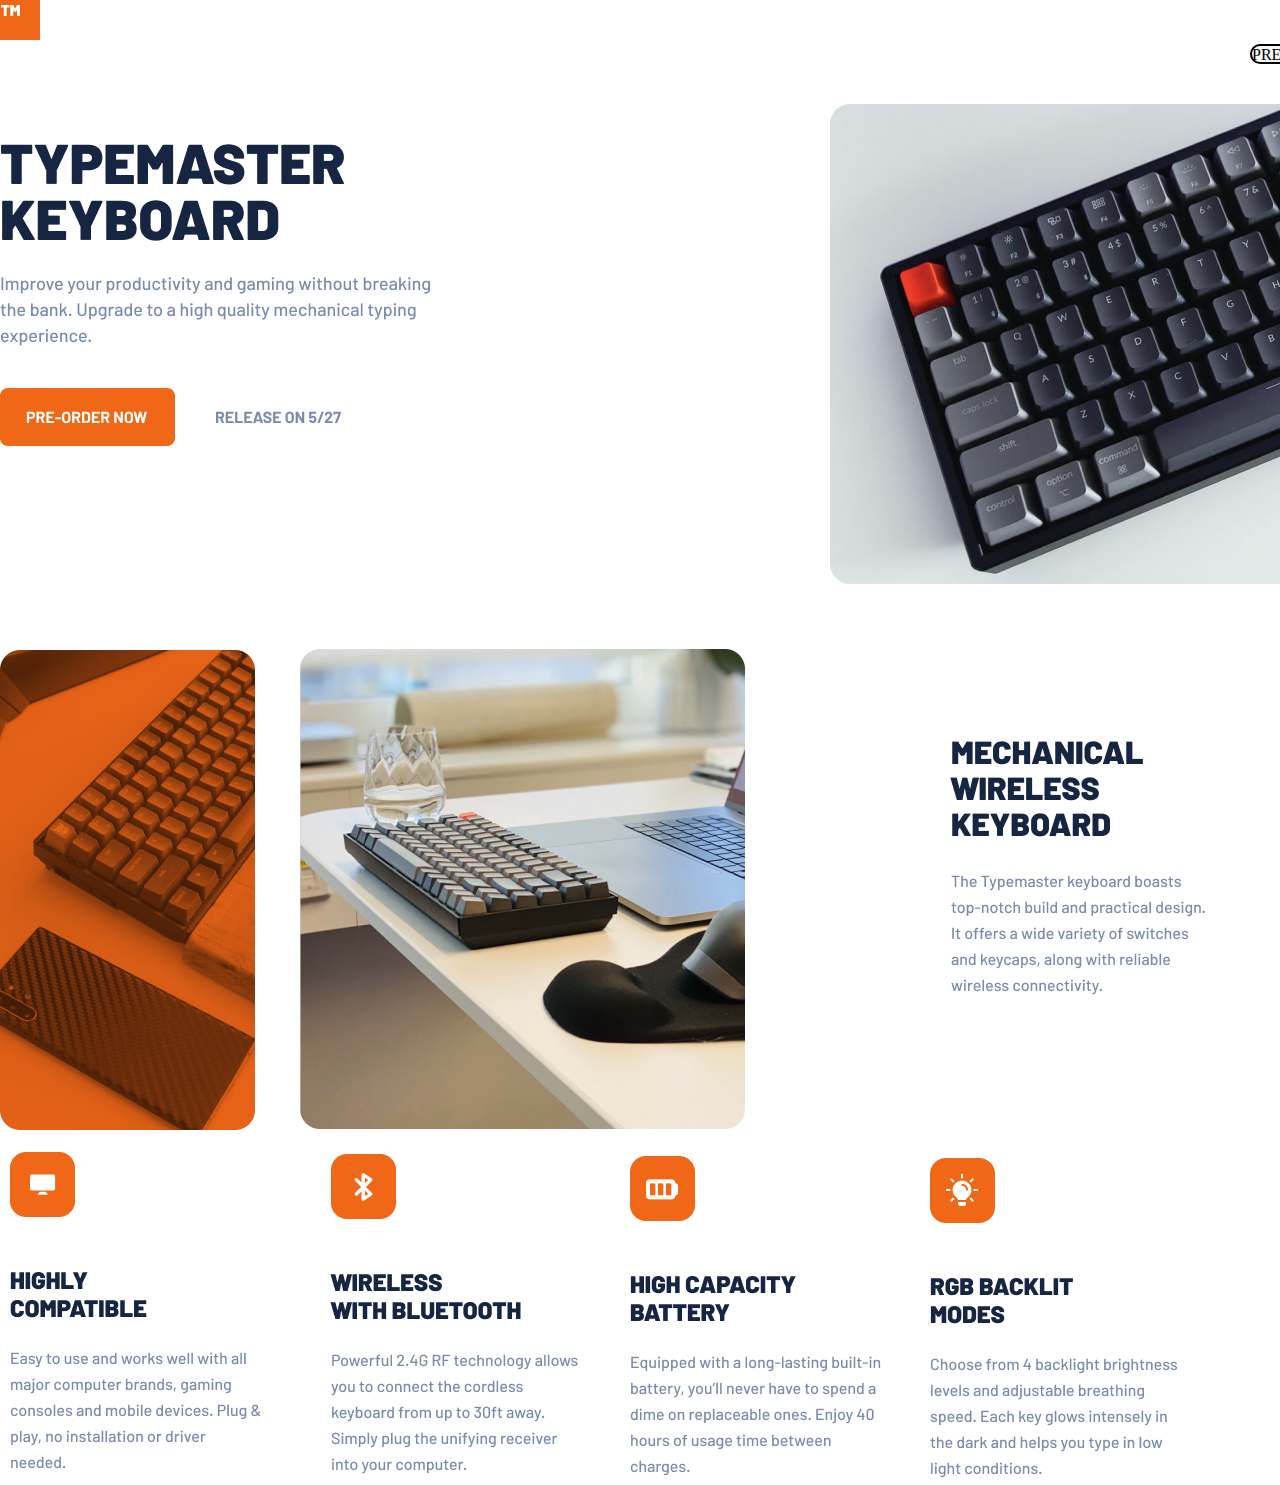
==== index.html @ 3237e2ab "Add files via upload" ====
<!DOCTYPE html>
<html lang="en">
<html>
   <head>
    <meta charset="UTF-8">
    <meta name="viewport" width="device=device-width">
    <title>Mode Design</title>
    <link rel="stylesheet" href="./main.css">
   </head>
   <body>
      <header>
        <img src="./assets/Rectangle.png">
        <div class="cont">
        <span>PRE-ORDER NOW</span>
        </div>
      </header>
      <div class="imgs">
        <img src="./assets/Group.png">
      </div>
      <div class="imgs2">
        <img src="./assets/groupfour.png">
      </div>
      <div class=imgs3>
        <img src="./assets/grouptwo.png">
      </div>
      <div class="imgs4">
        <img src="./assets/groupthree.png">
      </div>
      <div class="imgs5">
        <img src="./assets/groupsix.png">
      </div>
      <div class="imgs6">
        <img src="./assets/groupnine.png">
      </div>
      <div class="imgs7">
        <img src="./assets/groupten.png">
      </div>
      <div class="imgs8">
        <img src="./assets/groupelevem.png">
      </div>
      <div class="imgs9">
        <img src="./assets/grouptwelve.png">
      </div>
      <div class="tm">
        <img src="./assets/TM.png">
      </div>
      </div>
   </body>
</html>
---- main.css ----
*{
    margin: 0;
    padding: 0;
    box-sizing: border-box;
}

body{
    flex-wrap: wrap;
}

.cont{
    margin-left: 1250px;
    margin-bottom: -30px;
    padding-top: -60px;
    width: 140px;
    height: 20px;
    border: 2px solid rgb(0, 0, 0);
    border-radius: 24px;
    display: flex;
    background-color: rgb(247, 247, 247);
}

.imgs{
    margin-left: 830px;
    margin-top: 70px;
    width: 540px;
    height: 400px;
    
}

.imgs2{
    margin-top: -370px;
}

.imgs3{
   margin-top: 200px;
}

.imgs4{
    margin-left: 300px;
    margin-top: -485px;
}

.imgs5{
    margin-left: 950px;
    margin-top: -400px;
    width: 400px;
}

.imgs6{
    margin-top: 150px;
    margin-left: 10px
}

.imgs7{
    margin-left: 330px;
    margin-top: -325px;
}

.imgs8{
    margin-left: 630px;
    margin-top: -325px;
}

.imgs9{
    margin-left: 930px;
    margin-top: -325px;
}

.tm{
    margin-top: -1482px;
}
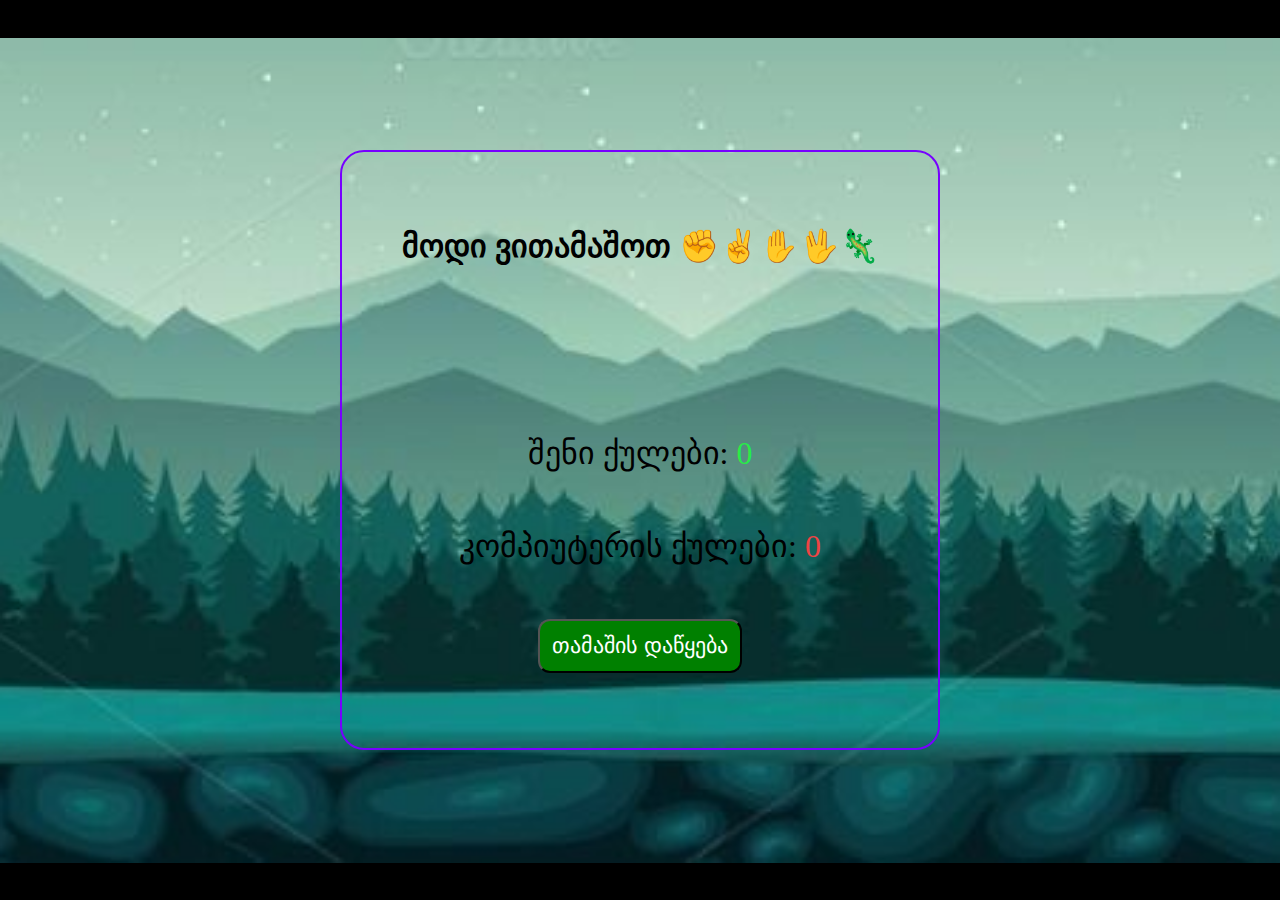
==== commit 0a47f387: "Add files via upload" ====
--- a/index.html
+++ b/index.html
@@ -1,49 +1,34 @@
 <!DOCTYPE html>
 <html lang="en">
-<html>
-   <head>
+<head>
     <meta charset="UTF-8">
-    <meta name="viewport" width="device=device-width">
-    <title>Mode Design</title>
+    <meta name="viewport" content="width=device-width, initial-scale=1.0">
+    <title>Game</title>
     <link rel="stylesheet" href="./main.css">
-   </head>
-   <body>
-      <header>
-        <img src="./assets/Rectangle.png">
-        <div class="cont">
-        <span>PRE-ORDER NOW</span>
+</head>
+    <div id="container" class="cont">
+        <h1 id="rameId">მოდი ვითამაშოთ ✊✌️✋🖖🦎</h1>
+    
+        <div id="buttonsCont" class="hidden">
+            <button onclick="makeChoice(0)">✊</button>
+            <button onclick="makeChoice(1)">✌️</button>
+            <button onclick="makeChoice(2)">✋</button>
+            <button onclick="makeChoice(3)">🖖</button>
+            <button onclick="makeChoice(4)">🦎</button>
         </div>
-      </header>
-      <div class="imgs">
-        <img src="./assets/Group.png">
-      </div>
-      <div class="imgs2">
-        <img src="./assets/groupfour.png">
-      </div>
-      <div class=imgs3>
-        <img src="./assets/grouptwo.png">
-      </div>
-      <div class="imgs4">
-        <img src="./assets/groupthree.png">
-      </div>
-      <div class="imgs5">
-        <img src="./assets/groupsix.png">
-      </div>
-      <div class="imgs6">
-        <img src="./assets/groupnine.png">
-      </div>
-      <div class="imgs7">
-        <img src="./assets/groupten.png">
-      </div>
-      <div class="imgs8">
-        <img src="./assets/groupelevem.png">
-      </div>
-      <div class="imgs9">
-        <img src="./assets/grouptwelve.png">
-      </div>
-      <div class="tm">
-        <img src="./assets/TM.png">
-      </div>
-      </div>
-   </body>
-</html>
+        <div id="resultDisplay"></div>
+
+    <div class="scoreDisplay">შენი ქულები: 
+        <span id="playerScoreDisplay">0</span>
+    </div>
+
+    <div class="scoreDisplay">კომპიუტერის ქულები:
+        <span id="computerScoreDisplay">0</span>
+    </div>
+        <button id="startGame" onclick="startGame()">თამაშის დაწყება</button>
+    <button id="startAgain" class="startAgain hidden" onclick="playAgain()">თავიდან დაწყება</button>
+    </div>
+</body>
+
+<script src="./index.js"></script>
+</html>--- a/main.css
+++ b/main.css
@@ -1,72 +1,82 @@
-*{
+* {
     margin: 0;
     padding: 0;
     box-sizing: border-box;
+  }
+  
+  body {
+    width: 100vw;
+    height: 100svh;
+    background-color: rgb(0, 0, 0);
+    display: flex;
+    justify-content: center;
+    align-items: center;
+    flex-direction: column;
+    gap: 30px;
+    flex-wrap: wrap;
+    background-image: url('./img/imgimg.jpg');
+    background-position: center;
+    background-size: 1650px;
+    background-repeat: no-repeat;
+  }
+
+  
+  .cont {
+    color: rgb(0, 0, 0);
+    width: 600px;
+    height: 600px;
+    border: 2px solid rgb(119, 0, 255);
+    border-radius: 24px;
+    display: flex;
+    justify-content: center;
+    align-items: center;
+    flex-direction: column;
+    text-align: center;
+    justify-content: space-evenly;
+    padding: 20px;
+  }
+
+  .hidden {
+    display: none;
+  }
+
+  button {
+    padding: 12px 12px;
+    font-size: 22px;
+    background-color: green;
+    border-radius: 12px;
+    outline: none;
+    cursor: pointer;
+    color: white;
+  }
+  
+  button:active {
+    scale: 1.05;
+  }
+
+
+  .buttonsCont {
+    display: flex;
+    gap: 20px;
+  }
+
+  .startAgain {
+    background-color: blue;
+  }
+
+  #resultDisplay{
+    font-size: 5rem;
+    margin: 30px 0;
+  }
+
+  .scoreDisplay{
+    font-size: 2rem;
+  }
+
+  .greenText, #playerScoreDisplay{
+    color: hsl(130, 84%, 54%);
 }
 
-body{
-    flex-wrap: wrap;
-}
-
-.cont{
-    margin-left: 1250px;
-    margin-bottom: -30px;
-    padding-top: -60px;
-    width: 140px;
-    height: 20px;
-    border: 2px solid rgb(0, 0, 0);
-    border-radius: 24px;
-    display: flex;
-    background-color: rgb(247, 247, 247);
-}
-
-.imgs{
-    margin-left: 830px;
-    margin-top: 70px;
-    width: 540px;
-    height: 400px;
-    
-}
-
-.imgs2{
-    margin-top: -370px;
-}
-
-.imgs3{
-   margin-top: 200px;
-}
-
-.imgs4{
-    margin-left: 300px;
-    margin-top: -485px;
-}
-
-.imgs5{
-    margin-left: 950px;
-    margin-top: -400px;
-    width: 400px;
-}
-
-.imgs6{
-    margin-top: 150px;
-    margin-left: 10px
-}
-
-.imgs7{
-    margin-left: 330px;
-    margin-top: -325px;
-}
-
-.imgs8{
-    margin-left: 630px;
-    margin-top: -325px;
-}
-
-.imgs9{
-    margin-left: 930px;
-    margin-top: -325px;
-}
-
-.tm{
-    margin-top: -1482px;
+.redText, #computerScoreDisplay{
+    color: hsl(0, 84%, 60%);
 }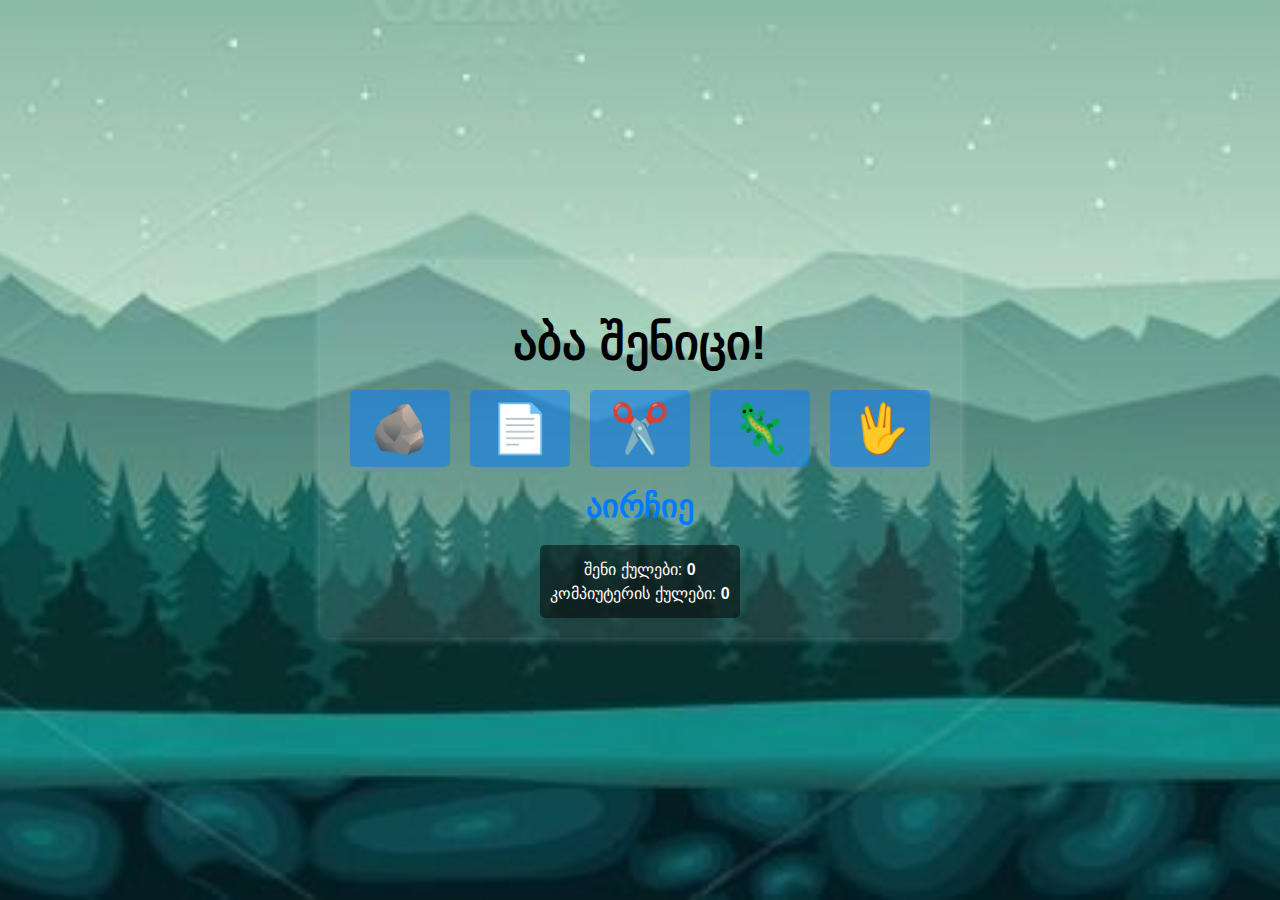
==== commit c4da9f57: "Add files via upload" ====
--- a/index.html
+++ b/index.html
@@ -3,32 +3,27 @@
 <head>
     <meta charset="UTF-8">
     <meta name="viewport" content="width=device-width, initial-scale=1.0">
-    <title>Game</title>
-    <link rel="stylesheet" href="./main.css">
+    <title>ითამაშე</title>
+    <link rel="stylesheet" href="main.css">
 </head>
-    <div id="container" class="cont">
-        <h1 id="rameId">მოდი ვითამაშოთ ✊✌️✋🖖🦎</h1>
-    
-        <div id="buttonsCont" class="hidden">
-            <button onclick="makeChoice(0)">✊</button>
-            <button onclick="makeChoice(1)">✌️</button>
-            <button onclick="makeChoice(2)">✋</button>
-            <button onclick="makeChoice(3)">🖖</button>
-            <button onclick="makeChoice(4)">🦎</button>
+<body>
+    <div class="container">
+        <div class="game">
+            <h1 class="title">აბა შენიცი!</h1>
+            <div class="choices">
+                <button class="choice" id="rock">🪨</button>
+                <button class="choice" id="paper">📄</button>
+                <button class="choice" id="scissors">✂️</button>
+                <button class="choice" id="lizard">🦎</button>
+                <button class="choice" id="spock">🖖</button>
+            </div>
+            <div id="result" class="result">აირჩიე</div>
+            <div class="scoreboard">
+                <p>შენი ქულები: <span id="playerScore">0</span></p>
+                <p>კომპიუტერის ქულები: <span id="computerScore">0</span></p>
+            </div>
         </div>
-        <div id="resultDisplay"></div>
-
-    <div class="scoreDisplay">შენი ქულები: 
-        <span id="playerScoreDisplay">0</span>
     </div>
-
-    <div class="scoreDisplay">კომპიუტერის ქულები:
-        <span id="computerScoreDisplay">0</span>
-    </div>
-        <button id="startGame" onclick="startGame()">თამაშის დაწყება</button>
-    <button id="startAgain" class="startAgain hidden" onclick="playAgain()">თავიდან დაწყება</button>
-    </div>
+    <script src="index.js"></script>
 </body>
-
-<script src="./index.js"></script>
 </html>--- a/main.css
+++ b/main.css
@@ -1,82 +1,74 @@
-* {
-    margin: 0;
-    padding: 0;
-    box-sizing: border-box;
-  }
-  
-  body {
-    width: 100vw;
-    height: 100svh;
-    background-color: rgb(0, 0, 0);
-    display: flex;
-    justify-content: center;
-    align-items: center;
-    flex-direction: column;
-    gap: 30px;
-    flex-wrap: wrap;
-    background-image: url('./img/imgimg.jpg');
-    background-position: center;
-    background-size: 1650px;
-    background-repeat: no-repeat;
-  }
-
-  
-  .cont {
-    color: rgb(0, 0, 0);
-    width: 600px;
-    height: 600px;
-    border: 2px solid rgb(119, 0, 255);
-    border-radius: 24px;
-    display: flex;
-    justify-content: center;
-    align-items: center;
-    flex-direction: column;
-    text-align: center;
-    justify-content: space-evenly;
-    padding: 20px;
-  }
-
-  .hidden {
-    display: none;
-  }
-
-  button {
-    padding: 12px 12px;
-    font-size: 22px;
-    background-color: green;
-    border-radius: 12px;
-    outline: none;
-    cursor: pointer;
-    color: white;
-  }
-  
-  button:active {
-    scale: 1.05;
-  }
-
-
-  .buttonsCont {
-    display: flex;
-    gap: 20px;
-  }
-
-  .startAgain {
-    background-color: blue;
-  }
-
-  #resultDisplay{
-    font-size: 5rem;
-    margin: 30px 0;
-  }
-
-  .scoreDisplay{
-    font-size: 2rem;
-  }
-
-  .greenText, #playerScoreDisplay{
-    color: hsl(130, 84%, 54%);
+body {
+  font-family: 'Segoe UI', Tahoma, Geneva, Verdana, sans-serif;
+  margin: 0;
+  padding: 0;
+  background-image: url('img/imgimg.jpg');
+  background-size: cover;
+  background-position: center;
+  color: #fff;
 }
 
-.redText, #computerScoreDisplay{
-    color: hsl(0, 84%, 60%);
+.container {
+  display: flex;
+  justify-content: center;
+  align-items: center;
+  height: 100vh;
+}
+
+.game {
+  background-color: rgba(255, 255, 255, 0.1);
+  padding: 20px;
+  border-radius: 10px;
+  box-shadow: 0 0 10px rgba(255, 255, 255, 0.3);
+  text-align: center;
+}
+
+.title {
+  font-size: 3rem;
+  margin-bottom: 20px;
+  color: black;
+}
+
+.choices {
+  display: flex;
+  justify-content: center;
+  margin-bottom: 20px;
+}
+
+.choice {
+  padding: 10px 20px;
+  margin: 0 10px;
+  font-size: 3rem;
+  cursor: pointer;
+  border: none;
+  border-radius: 5px;
+  transition: background-color 0.3s ease;
+  background-color: rgba(0, 123, 255, 0.5);
+  color: #fff;
+}
+
+.choice:hover {
+  background-color: rgba(0, 123, 255, 0.8);
+}
+
+.result {
+  font-size: 2rem;
+  font-weight: bold;
+  color: #007bff;
+  margin-bottom: 20px;
+}
+
+.scoreboard {
+  background-color: rgba(0, 0, 0, 0.5);
+  border-radius: 5px;
+  padding: 10px;
+  display: inline-block;
+}
+
+.scoreboard p {
+  margin: 5px 0;
+}
+
+.scoreboard p span {
+  font-weight: bold;
 }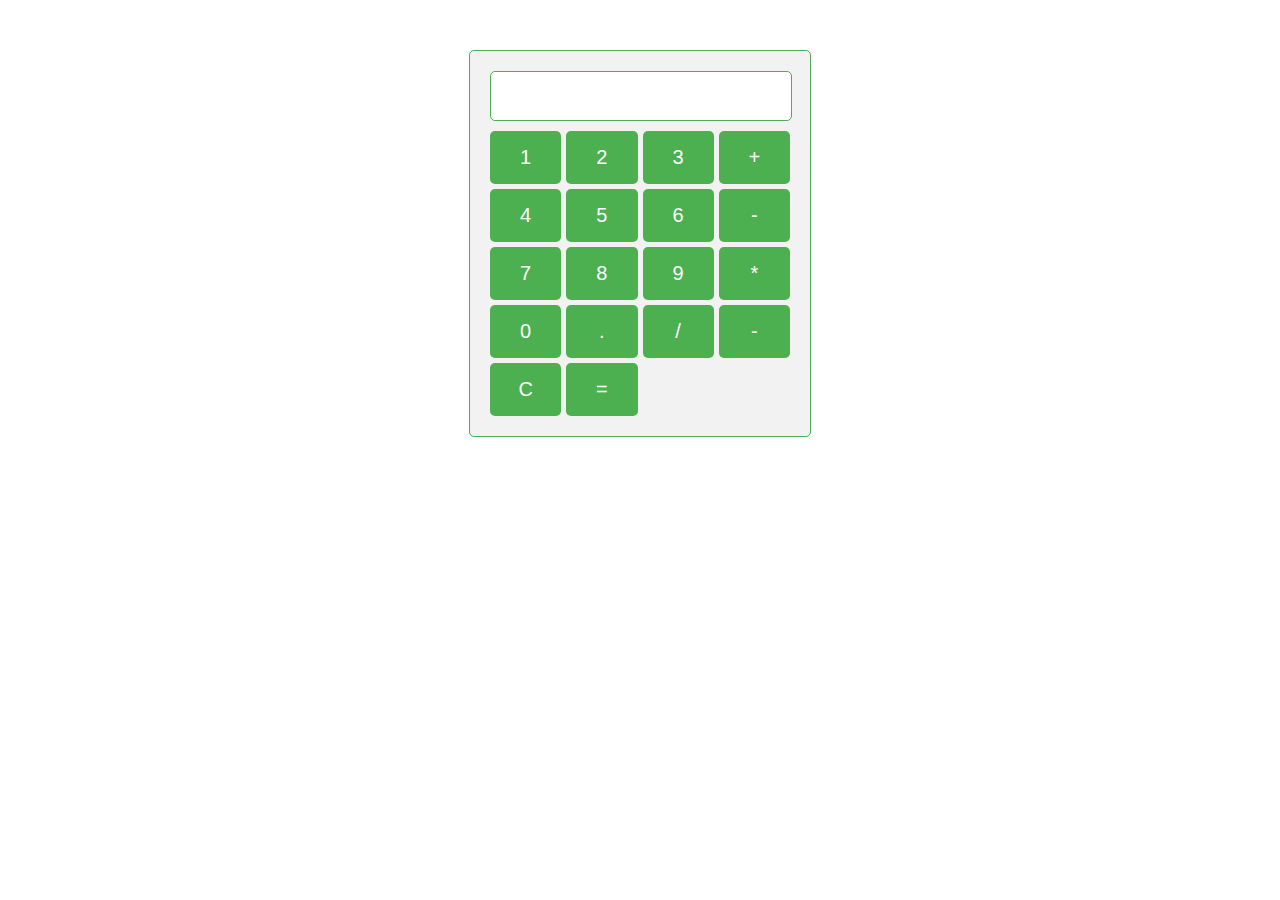
==== commit ee757c2c: "Add files via upload" ====
--- a/index.html
+++ b/index.html
@@ -1,29 +1,35 @@
 <!DOCTYPE html>
 <html lang="en">
 <head>
-    <meta charset="UTF-8">
-    <meta name="viewport" content="width=device-width, initial-scale=1.0">
-    <title>ითამაშე</title>
-    <link rel="stylesheet" href="main.css">
+  <meta charset="UTF-8">
+  <meta name="viewport" content="width=device-width, initial-scale=1.0">
+  <title>Calculator</title>
+  <link rel="stylesheet" href="styles.css">
 </head>
 <body>
-    <div class="container">
-        <div class="game">
-            <h1 class="title">აბა შენიცი!</h1>
-            <div class="choices">
-                <button class="choice" id="rock">🪨</button>
-                <button class="choice" id="paper">📄</button>
-                <button class="choice" id="scissors">✂️</button>
-                <button class="choice" id="lizard">🦎</button>
-                <button class="choice" id="spock">🖖</button>
-            </div>
-            <div id="result" class="result">აირჩიე</div>
-            <div class="scoreboard">
-                <p>შენი ქულები: <span id="playerScore">0</span></p>
-                <p>კომპიუტერის ქულები: <span id="computerScore">0</span></p>
-            </div>
-        </div>
+  <div class="calculator">
+    <input type="text" id="display" readonly>
+    <div class="buttons">
+      <button onclick="appendToDisplay('1')">1</button>
+      <button onclick="appendToDisplay('2')">2</button>
+      <button onclick="appendToDisplay('3')">3</button>
+      <button onclick="appendToDisplay('+')">+</button>
+      <button onclick="appendToDisplay('4')">4</button>
+      <button onclick="appendToDisplay('5')">5</button>
+      <button onclick="appendToDisplay('6')">6</button>
+      <button onclick="appendToDisplay('-')">-</button>
+      <button onclick="appendToDisplay('7')">7</button>
+      <button onclick="appendToDisplay('8')">8</button>
+      <button onclick="appendToDisplay('9')">9</button>
+      <button onclick="appendToDisplay('*')">*</button>
+      <button onclick="appendToDisplay('0')">0</button>
+      <button onclick="appendToDisplay('.')">.</button>
+      <button onclick="appendToDisplay('/')">/</button>
+      <button onclick="appendToDisplay('-')">-</button>
+      <button onclick="clearDisplay()">C</button>
+      <button onclick="calculate()">=</button>
     </div>
-    <script src="index.js"></script>
+  </div>
+  <script src="script.js"></script>
 </body>
 </html>--- a/styles.css
+++ b/styles.css
@@ -0,0 +1,37 @@
+.calculator {
+  width: 300px;
+  margin: 50px auto;
+  padding: 20px;
+  border: 1px solid #4CAF50;
+  border-radius: 5px;
+  background-color: #f2f2f2;
+}
+
+#display {
+  width: calc(100% - 20px);
+  margin-bottom: 10px;
+  padding: 10px;
+  font-size: 24px;
+  border: 1px solid #4CAF50;
+  border-radius: 5px;
+}
+
+.buttons {
+  display: grid;
+  grid-template-columns: repeat(4, 1fr);
+  gap: 5px;
+}
+
+button {
+  padding: 15px;
+  font-size: 20px;
+  background-color: #4CAF50;
+  color: white;
+  border: none;
+  border-radius: 5px;
+  cursor: pointer;
+}
+
+button:hover {
+  background-color: #45a049;
+}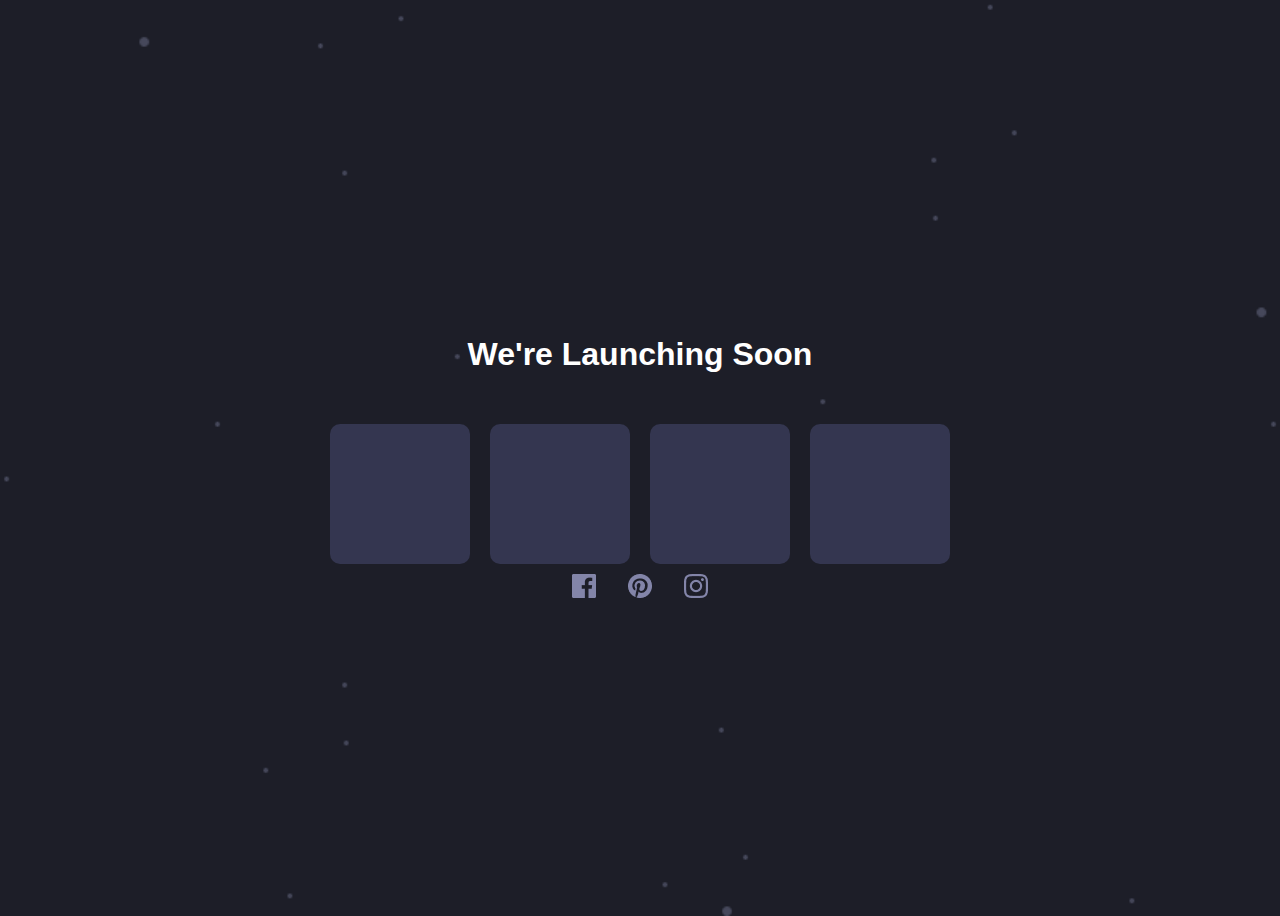
==== commit 2d01fa32: "Add files via upload" ====
--- a/index.html
+++ b/index.html
@@ -3,32 +3,22 @@
 <head>
   <meta charset="UTF-8">
   <meta name="viewport" content="width=device-width, initial-scale=1.0">
-  <title>Calculator</title>
+  <title>Launch Countdown Timer</title>
   <link rel="stylesheet" href="styles.css">
 </head>
 <body>
-  <div class="calculator">
-    <input type="text" id="display" readonly>
-    <div class="buttons">
-      <button onclick="appendToDisplay('1')">1</button>
-      <button onclick="appendToDisplay('2')">2</button>
-      <button onclick="appendToDisplay('3')">3</button>
-      <button onclick="appendToDisplay('+')">+</button>
-      <button onclick="appendToDisplay('4')">4</button>
-      <button onclick="appendToDisplay('5')">5</button>
-      <button onclick="appendToDisplay('6')">6</button>
-      <button onclick="appendToDisplay('-')">-</button>
-      <button onclick="appendToDisplay('7')">7</button>
-      <button onclick="appendToDisplay('8')">8</button>
-      <button onclick="appendToDisplay('9')">9</button>
-      <button onclick="appendToDisplay('*')">*</button>
-      <button onclick="appendToDisplay('0')">0</button>
-      <button onclick="appendToDisplay('.')">.</button>
-      <button onclick="appendToDisplay('/')">/</button>
-      <button onclick="appendToDisplay('-')">-</button>
-      <button onclick="clearDisplay()">C</button>
-      <button onclick="calculate()">=</button>
-    </div>
+  <div id="header">
+    <h1>We're Launching Soon</h1>
+  </div>
+  <div id="countdown">
+    <div id="days"></div>
+    <div id="hours"></div>
+    <div id="minutes"></div>
+    <div id="seconds"></div>
+  </div>
+  <div id="footer">
+    <img src="./images/socials.png" alt="Socials">
+  
   </div>
   <script src="script.js"></script>
 </body>
--- a/styles.css
+++ b/styles.css
@@ -1,37 +1,47 @@
-.calculator {
-  width: 300px;
-  margin: 50px auto;
-  padding: 20px;
-  border: 1px solid #4CAF50;
-  border-radius: 5px;
-  background-color: #f2f2f2;
+body {
+  background-image: url('./images/shape.png'); 
+  background-color: #1D1E28;
+  background-size: cover; 
+  background-position: center; 
+  font-family: Arial, sans-serif; 
+  display: flex;
+  flex-direction: column; 
+  justify-content: center; 
+  align-items: center; 
+  height: 100vh; 
 }
 
-#display {
-  width: calc(100% - 20px);
-  margin-bottom: 10px;
-  padding: 10px;
-  font-size: 24px;
-  border: 1px solid #4CAF50;
-  border-radius: 5px;
+#countdown {
+  display: flex;
+  justify-content: center; 
+  align-items: center; 
 }
 
-.buttons {
-  display: grid;
-  grid-template-columns: repeat(4, 1fr);
-  gap: 5px;
+#header {
+  text-align: center;
+  margin-bottom: 20px; 
+  color: #fff;
 }
 
-button {
-  padding: 15px;
-  font-size: 20px;
-  background-color: #4CAF50;
-  color: white;
-  border: none;
-  border-radius: 5px;
-  cursor: pointer;
+#header h1 {
+  font-size: 32px;
 }
 
-button:hover {
-  background-color: #45a049;
-}+#header p {
+  font-size: 18px;
+}
+
+#countdown > div {
+  margin: 10px;
+  padding: 20px;
+  background-color: #343650;
+  color: #fff;
+  font-size: 24px;
+  width: 100px; 
+  height: 100px; 
+  text-align: center;
+  border-radius: 10px; 
+  display: flex;
+  justify-content: center; 
+  align-items: center; 
+}
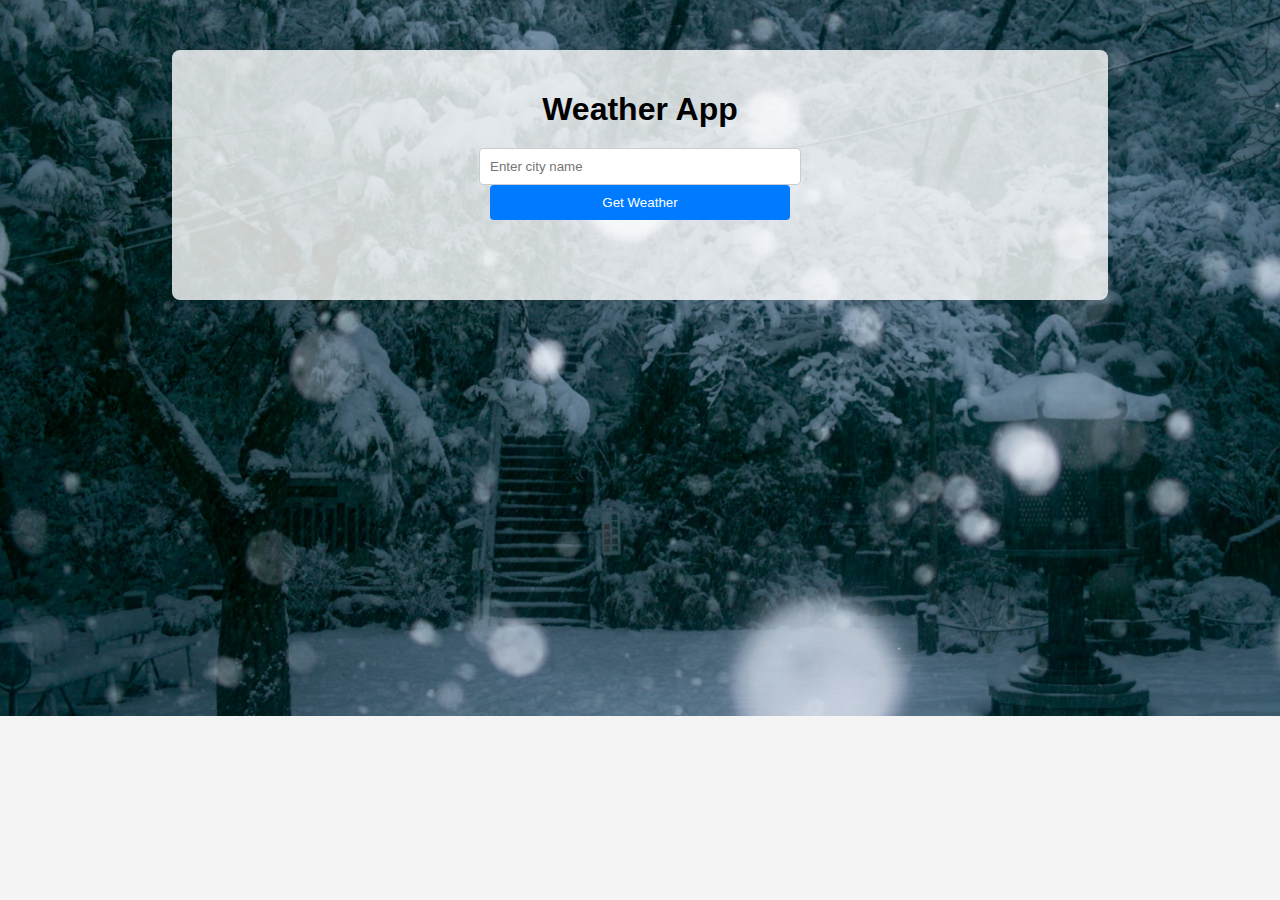
==== commit c5306970: "Add files via upload" ====
--- a/index.html
+++ b/index.html
@@ -3,23 +3,19 @@
 <head>
   <meta charset="UTF-8">
   <meta name="viewport" content="width=device-width, initial-scale=1.0">
-  <title>Launch Countdown Timer</title>
+  <title>Weather App</title>
+  <link rel="icon" type="image/png" href="./images/favicon.png">
   <link rel="stylesheet" href="styles.css">
 </head>
 <body>
-  <div id="header">
-    <h1>We're Launching Soon</h1>
-  </div>
-  <div id="countdown">
-    <div id="days"></div>
-    <div id="hours"></div>
-    <div id="minutes"></div>
-    <div id="seconds"></div>
-  </div>
-  <div id="footer">
-    <img src="./images/socials.png" alt="Socials">
-  
-  </div>
+  <div class="container">
+    <h1>Weather App</h1>
+    <div class="form">
+      <input type="text" id="cityInput" placeholder="Enter city name">
+      <button onclick="fetchWeather()">Get Weather</button>
+    </div>
+    <div id="weatherInfo" class="weather-info">
+    </div>
   <script src="script.js"></script>
 </body>
 </html>--- a/styles.css
+++ b/styles.css
@@ -1,47 +1,99 @@
 body {
-  background-image: url('./images/shape.png'); 
-  background-color: #1D1E28;
-  background-size: cover; 
-  background-position: center; 
-  font-family: Arial, sans-serif; 
-  display: flex;
-  flex-direction: column; 
-  justify-content: center; 
-  align-items: center; 
-  height: 100vh; 
+  font-family: Arial, sans-serif;
+  margin: 0;
+  padding: 0;
+  background-color: #f4f4f4;
+  background-size: cover;
+  background-repeat: no-repeat;
 }
 
-#countdown {
-  display: flex;
-  justify-content: center; 
-  align-items: center; 
+.container {
+  max-width: 90%;
+  margin: 50px auto;
+  padding: 20px;
+  background-color: rgba(255, 255, 255, 0.8);
+  border-radius: 8px;
+  box-shadow: 0 0 10px rgba(0, 0, 0, 0.1);
 }
 
-#header {
+h1 {
   text-align: center;
-  margin-bottom: 20px; 
-  color: #fff;
+  margin-bottom: 20px;
 }
 
-#header h1 {
-  font-size: 32px;
+.form {
+  display: flex;
+  flex-direction: column;
+  align-items: center;
+  margin-bottom: 20px;
 }
 
-#header p {
-  font-size: 18px;
+input[type="text"] {
+  width: 100%;
+  max-width: 300px;
+  padding: 10px;
+  border: 1px solid #ccc;
+  border-radius: 4px;
 }
 
-#countdown > div {
-  margin: 10px;
+button {
+  width: 100%;
+  max-width: 300px;
+  padding: 10px 20px;
+  background-color: #007bff;
+  color: #fff;
+  border: none;
+  border-radius: 4px;
+  cursor: pointer;
+}
+
+button:hover {
+  background-color: #0056b3;
+}
+
+@media only screen and (min-width: 600px) {
+  .container {
+    max-width: 80%;
+  }
+}
+
+@media only screen and (min-width: 900px) {
+  .container {
+    max-width: 70%;
+  }
+}
+
+@media only screen and (max-width: 600px) {
+  body {
+    background-image: url('./images/Phone.png');
+  }
+}
+
+@media only screen and (min-width: 601px) and (max-width: 1200px) {
+  body {
+    background-image: url('./images/Tablet.png');
+  }
+}
+
+@media only screen and (min-width: 1201px) {
+  body {
+    background-image: url('./images/Desktop.png');
+  }
+}
+
+.weather-info {
+  text-align: center;
   padding: 20px;
-  background-color: #343650;
-  color: #fff;
-  font-size: 24px;
-  width: 100px; 
-  height: 100px; 
-  text-align: center;
-  border-radius: 10px; 
-  display: flex;
-  justify-content: center; 
-  align-items: center; 
+  border-radius: 8px;
+  color: #fff; 
 }
+
+.weather-info p {
+  margin: 5px 0;
+}
+
+@media only screen and (max-width: 600px) {
+  .weather-info {
+    font-size: 14px; 
+  }
+}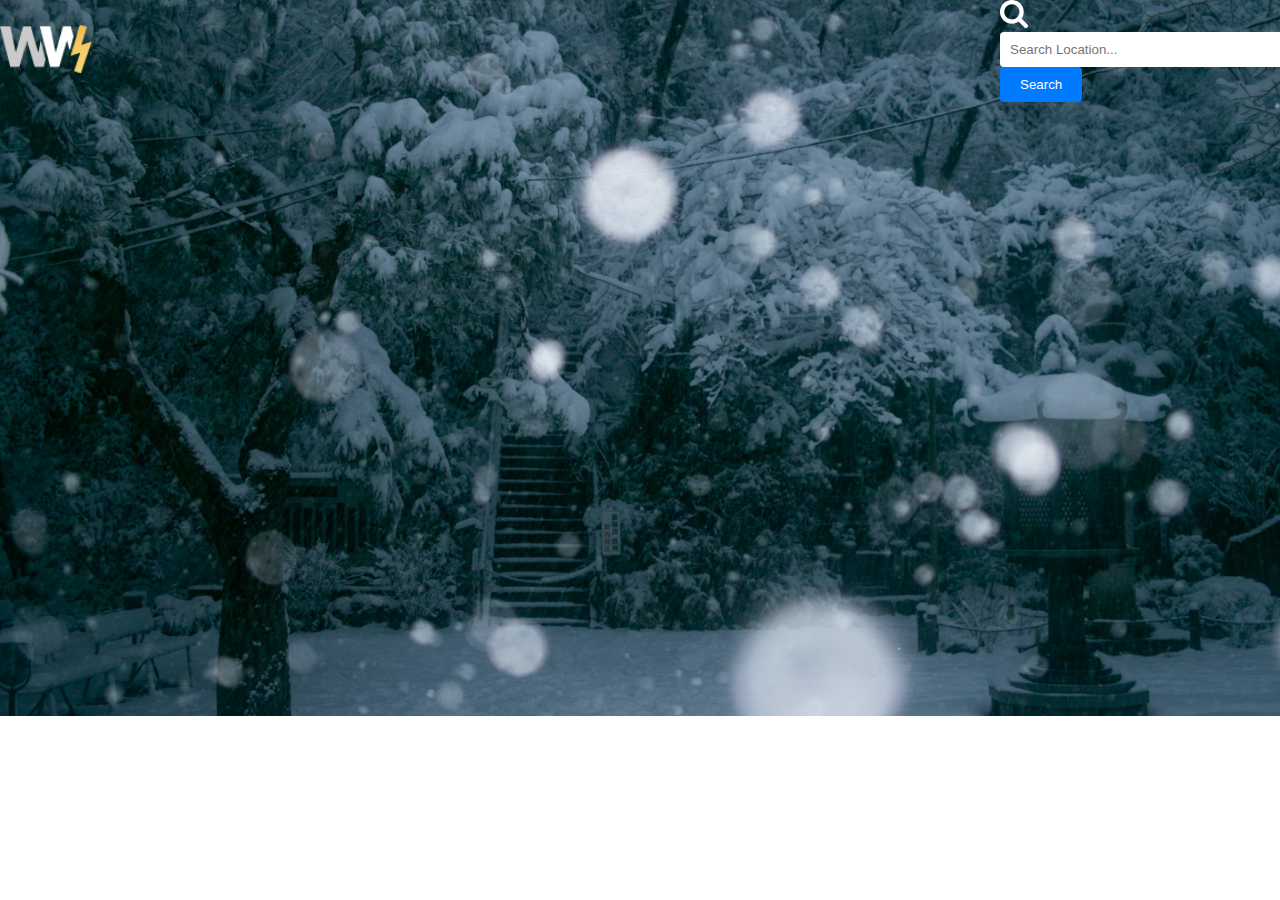
==== commit 90cfd3c6: "Add files via upload" ====
--- a/index.html
+++ b/index.html
@@ -7,13 +7,17 @@
   <link rel="icon" type="image/png" href="./images/favicon.png">
   <link rel="stylesheet" href="styles.css">
 </head>
+<header>
+  <div class="logo">
+    <img src="./images/logo.png" alt="Logo">
+  </div>
+  <div class="search">
+    <img src="./images/fisearch.png" class="search-icon" alt="Search Icon">
+    <input type="text" id="cityInput" placeholder="Search Location...">
+    <button onclick="fetchWeather()">Search</button>
+  </div>
+</header>
 <body>
-  <div class="container">
-    <h1>Weather App</h1>
-    <div class="form">
-      <input type="text" id="cityInput" placeholder="Enter city name">
-      <button onclick="fetchWeather()">Get Weather</button>
-    </div>
     <div id="weatherInfo" class="weather-info">
     </div>
   <script src="script.js"></script>
--- a/styles.css
+++ b/styles.css
@@ -2,43 +2,46 @@
   font-family: Arial, sans-serif;
   margin: 0;
   padding: 0;
-  background-color: #f4f4f4;
+  background-image: url('./images/Desktop.png');
   background-size: cover;
   background-repeat: no-repeat;
 }
 
 .container {
   max-width: 90%;
-  margin: 50px auto;
+  margin-left: 50px;
   padding: 20px;
   background-color: rgba(255, 255, 255, 0.8);
   border-radius: 8px;
   box-shadow: 0 0 10px rgba(0, 0, 0, 0.1);
+  color: #fff;
 }
 
-h1 {
-  text-align: center;
-  margin-bottom: 20px;
-}
-
-.form {
+header {
   display: flex;
-  flex-direction: column;
+  justify-content: space-between;
   align-items: center;
   margin-bottom: 20px;
 }
 
-input[type="text"] {
+.logo img {
+  width: 100px; 
+}
+
+.search {
+  flex-grow: 1;
+  margin-left: 900px;
+}
+
+.search input[type="text"] {
   width: 100%;
   max-width: 300px;
   padding: 10px;
-  border: 1px solid #ccc;
+  border: none;
   border-radius: 4px;
 }
 
-button {
-  width: 100%;
-  max-width: 300px;
+.search button {
   padding: 10px 20px;
   background-color: #007bff;
   color: #fff;
@@ -47,8 +50,19 @@
   cursor: pointer;
 }
 
-button:hover {
+.search button:hover {
   background-color: #0056b3;
+}
+
+.weather-info {
+  text-align: center;
+  padding-left: 900px;
+  border-radius: 8px;
+  color: white;
+}
+
+.weather-info p {
+  margin: 5px 0;
 }
 
 @media only screen and (min-width: 600px) {
@@ -81,17 +95,6 @@
   }
 }
 
-.weather-info {
-  text-align: center;
-  padding: 20px;
-  border-radius: 8px;
-  color: #fff; 
-}
-
-.weather-info p {
-  margin: 5px 0;
-}
-
 @media only screen and (max-width: 600px) {
   .weather-info {
     font-size: 14px; 
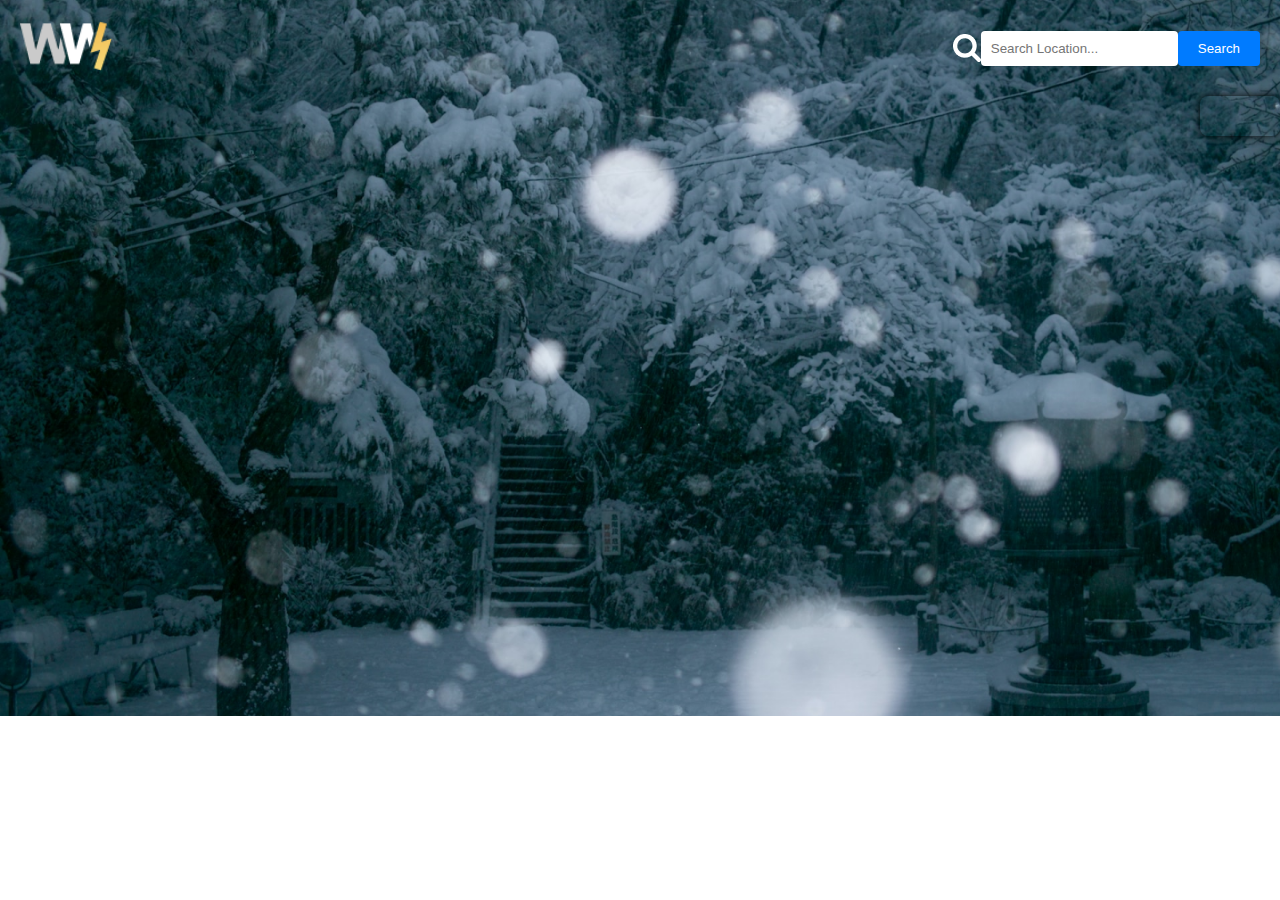
==== commit 3345e156: "Add files via upload" ====
--- a/index.html
+++ b/index.html
@@ -7,19 +7,19 @@
   <link rel="icon" type="image/png" href="./images/favicon.png">
   <link rel="stylesheet" href="styles.css">
 </head>
-<header>
-  <div class="logo">
-    <img src="./images/logo.png" alt="Logo">
+<body>
+  <header>
+    <div class="logo">
+      <img src="./images/logo.png" alt="Logo">
+    </div>
+    <div class="search">
+      <img src="./images/fisearch.png" class="search-icon" alt="Search Icon">
+      <input type="text" id="cityInput" placeholder="Search Location...">
+      <button onclick="fetchWeather()">Search</button>
+    </div>
+  </header>
+  <div class="container" id="weatherInfo">
   </div>
-  <div class="search">
-    <img src="./images/fisearch.png" class="search-icon" alt="Search Icon">
-    <input type="text" id="cityInput" placeholder="Search Location...">
-    <button onclick="fetchWeather()">Search</button>
-  </div>
-</header>
-<body>
-    <div id="weatherInfo" class="weather-info">
-    </div>
   <script src="script.js"></script>
 </body>
 </html>--- a/styles.css
+++ b/styles.css
@@ -7,21 +7,11 @@
   background-repeat: no-repeat;
 }
 
-.container {
-  max-width: 90%;
-  margin-left: 50px;
-  padding: 20px;
-  background-color: rgba(255, 255, 255, 0.8);
-  border-radius: 8px;
-  box-shadow: 0 0 10px rgba(0, 0, 0, 0.1);
-  color: #fff;
-}
-
 header {
   display: flex;
   justify-content: space-between;
   align-items: center;
-  margin-bottom: 20px;
+  padding: 20px;
 }
 
 .logo img {
@@ -29,8 +19,8 @@
 }
 
 .search {
-  flex-grow: 1;
-  margin-left: 900px;
+  display: flex;
+  align-items: center;
 }
 
 .search input[type="text"] {
@@ -54,49 +44,12 @@
   background-color: #0056b3;
 }
 
-.weather-info {
-  text-align: center;
-  padding-left: 900px;
+.container {
+  max-width: 30%;
+  margin-left: 1200px;
+  padding: 20px;
+  background-color: rgba(199, 199, 199, 0);
   border-radius: 8px;
-  color: white;
-}
-
-.weather-info p {
-  margin: 5px 0;
-}
-
-@media only screen and (min-width: 600px) {
-  .container {
-    max-width: 80%;
-  }
-}
-
-@media only screen and (min-width: 900px) {
-  .container {
-    max-width: 70%;
-  }
-}
-
-@media only screen and (max-width: 600px) {
-  body {
-    background-image: url('./images/Phone.png');
-  }
-}
-
-@media only screen and (min-width: 601px) and (max-width: 1200px) {
-  body {
-    background-image: url('./images/Tablet.png');
-  }
-}
-
-@media only screen and (min-width: 1201px) {
-  body {
-    background-image: url('./images/Desktop.png');
-  }
-}
-
-@media only screen and (max-width: 600px) {
-  .weather-info {
-    font-size: 14px; 
-  }
+  box-shadow: 0 0 10px rgba(0, 0, 0, 0.916);
+  color: #fff;
 }